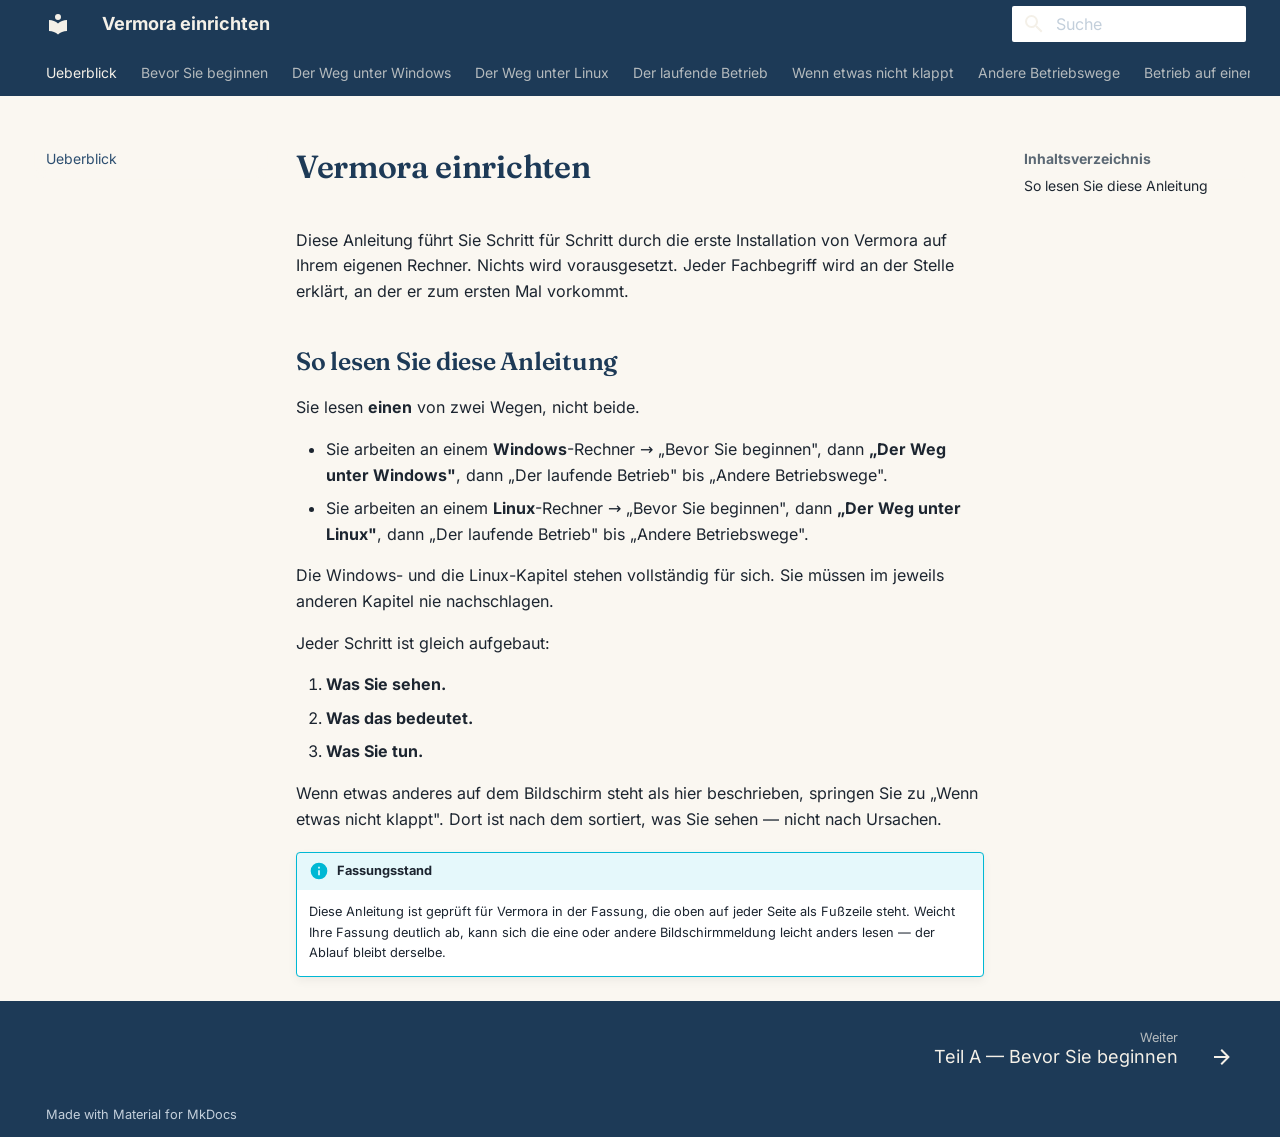
==== anleitung/index.html @ 795e0453 "Website-Stand 2026-10-25 21:17" ====
<!doctype html>
<html lang="de">
<head>
<meta charset="utf-8">
<title>Installationsanleitung</title>
<meta name="viewport" content="width=device-width, initial-scale=1">
<meta http-equiv="refresh" content="0; url=00-ueberblick/">
<link rel="canonical" href="https://vermora.de/anleitung/00-ueberblick/">
</head>
<body>
<p><a href="00-ueberblick/">Weiter zur Installationsanleitung</a></p>
</body>
</html>
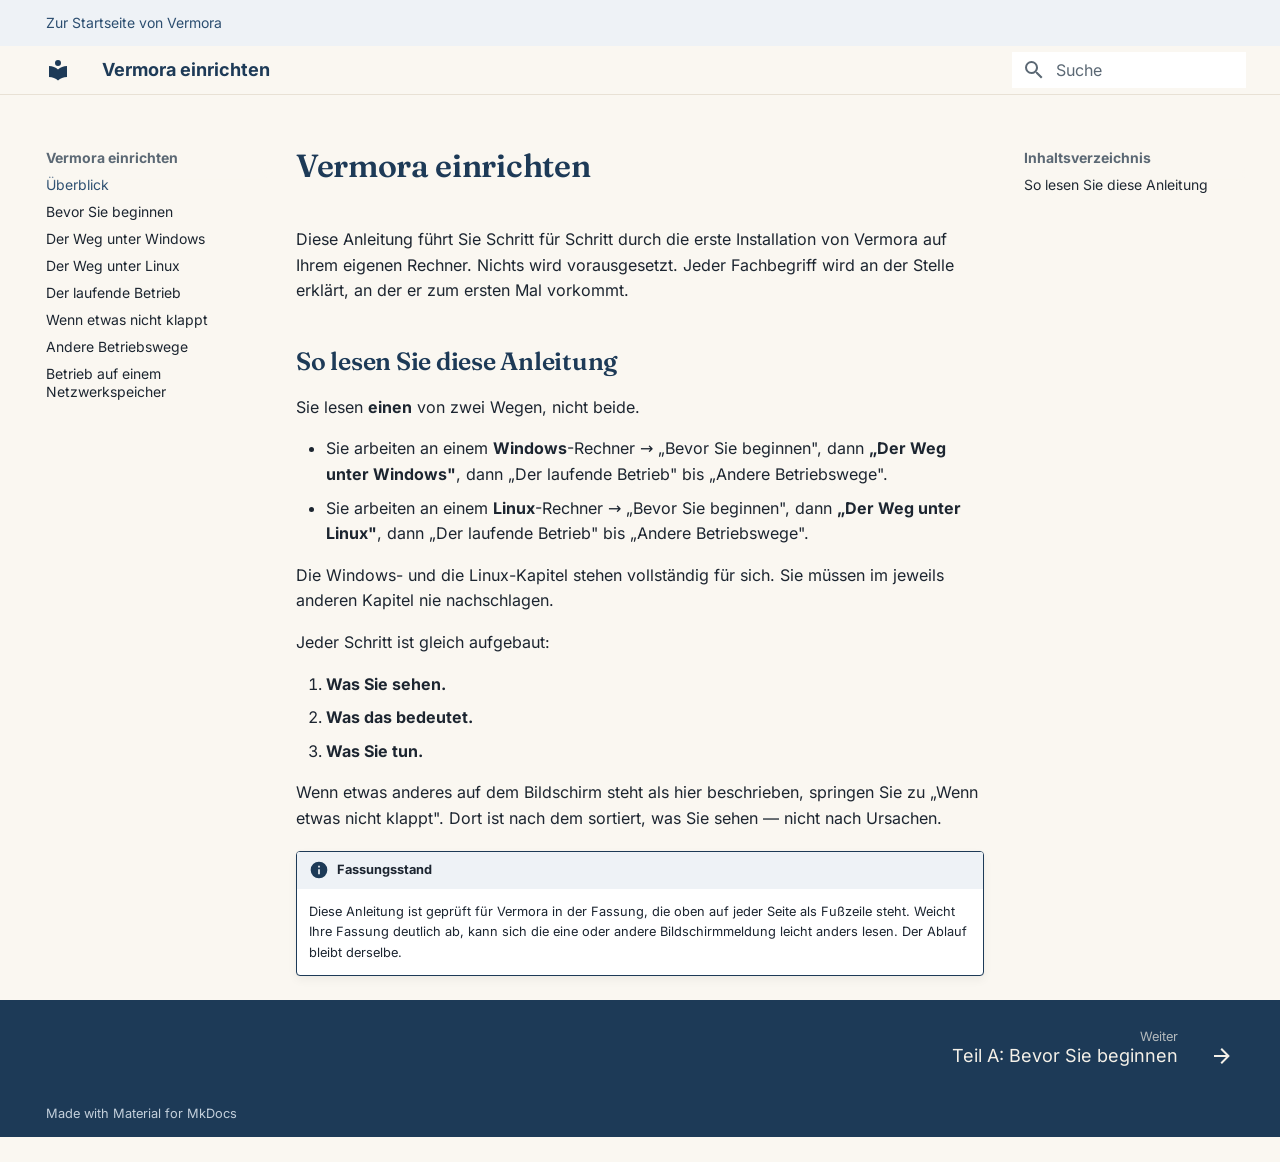
==== commit 4951d5a6: "Website-Stand 2026-11-08 10:53" ====
--- a/anleitung/index.html
+++ b/anleitung/index.html
@@ -2,12 +2,20 @@
 <html lang="de">
 <head>
 <meta charset="utf-8">
-<title>Installationsanleitung</title>
+<title>Installationsanleitung — Vermora</title>
 <meta name="viewport" content="width=device-width, initial-scale=1">
+<meta name="description" content="Installationsanleitung für Vermora: Schritt für Schritt auf Windows, Linux oder einem Netzwerkspeicher einrichten.">
+<link rel="icon" href="/assets/favicon.svg" type="image/svg+xml">
 <meta http-equiv="refresh" content="0; url=00-ueberblick/">
 <link rel="canonical" href="https://vermora.de/anleitung/00-ueberblick/">
+<link rel="stylesheet" href="../assets/tokens.css">
+<link rel="stylesheet" href="../assets/fonts.css">
+<link rel="stylesheet" href="../assets/site.css">
 </head>
-<body>
+<body class="recht-seite">
+<main id="inhalt" tabindex="-1">
+<h1>Installationsanleitung</h1>
 <p><a href="00-ueberblick/">Weiter zur Installationsanleitung</a></p>
+</main>
 </body>
 </html>
--- a/assets/tokens.css
+++ b/assets/tokens.css
@@ -0,0 +1,50 @@
+/* Erzeugt von styleguide_sync.ps1 (Produkt-Repo, Issue #613) -- NICHT VON HAND BEARBEITEN.
+   Aenderung gehoert ins Produkt-Repo: docs/STYLEGUIDE.md Paragraph 2.2 (Farbe), Paragraph 3 (Schrift), Paragraph 4 (Form).
+   Quelle: chgerhard/portfolio docs/STYLEGUIDE.md
+   Digest der Vorlage (SHA-256, zeilenenden-normalisiert): 123bf74ea96906d1c89a7651147a1c3192284cc69af2e8713b98516df33232fb
+
+   WARNUNG (Paragraph 2.2): --vm-ink-light ist NIE Fliesstext -- nur Zierlinie, Trenner,
+   deaktiviertes Symbol. Fliesstext/Beschriftungen laufen auf --vm-ink-soft. */
+
+:root {
+  --vm-anker: #1D3A57;
+  --vm-interaktiv: #2C4E70;
+  --vm-paper: #FAF7F1;
+  --vm-card: #FFFFFF;
+  --vm-line: #E8E1D5;
+  --vm-ink: #1C2530;
+  --vm-ink-soft: #5B6874;
+  --vm-ink-light: #69727C;
+  --vm-accent: #A97C3D;
+  --vm-pos: #3F7A5E;
+  --vm-neg: #A8442E;
+  --vm-tint-kuehl: #EEF2F6;
+  --vm-tint-warm: #F4EDE1;
+  --vm-fond: #1D3A57;
+  --vm-fond-ink: #F4F0E8;
+  --vm-fond-soft: #C3CFDB;
+  --vm-serif: 'Fraunces', Georgia, 'Times New Roman', serif;
+  --vm-sans: 'Inter', system-ui, -apple-system, 'Segoe UI', sans-serif;
+  --vm-radius: 4px;
+}
+
+@media (prefers-color-scheme: dark) {
+  :root {
+    --vm-anker: #B4CFE7;
+    --vm-interaktiv: #8FB6D8;
+    --vm-paper: #10141A;
+    --vm-card: #171C24;
+    --vm-line: #273240;
+    --vm-ink: #E9EDF3;
+    --vm-ink-soft: #9BA8B6;
+    --vm-ink-light: #77869A;
+    --vm-accent: #D6A25E;
+    --vm-pos: #6FBF97;
+    --vm-neg: #DB8168;
+    --vm-tint-kuehl: #131B26;
+    --vm-tint-warm: #1B1914;
+    --vm-fond: #0B1E33;
+    --vm-fond-ink: #EDE9E1;
+    --vm-fond-soft: #9FB2C6;
+  }
+}
--- a/assets/fonts.css
+++ b/assets/fonts.css
@@ -0,0 +1,59 @@
+/* Erzeugt von styleguide_sync.ps1 (Produkt-Repo, Issue #613) -- NICHT VON HAND BEARBEITEN.
+   Aenderung gehoert ins Produkt-Repo: frontend/src/assets/fonts.css.
+   Quelle: chgerhard/portfolio frontend/src/assets/fonts.css */
+/* Issue #610: selbst gehostete Schriften (Inter, Fraunces).
+   Bewusst KEIN <link>/@import auf fonts.googleapis.com in irgendeiner
+   ausgelieferten Datei — kein Fremdladen von Google Fonts (Referrer-/
+   IP-Preisgabe an Google bei jedem Seitenaufruf, Datenschutz-Grundsatz
+   dieses Projekts, s. CLAUDE.md §21). Die WOFF2-Dateien liegen deshalb
+   lokal unter ./fonts/ und werden ueber Vite als Asset gebuendelt.
+
+   Bewusst KEIN @fontsource-npm-Paket: das Prüfdoku-/Starterpaket
+   (docs/pruefdoku/, Auslieferung an externe Pruefstellen bzw. Neuaufsetzer)
+   sieht node_modules nie — ein npm-Font-Paket waere dort unsichtbar und
+   der Font faellt beim Nachbauen des Pakets auf den System-Fallback
+   zurueck. Die WOFF2-Dateien selbst sind Repo-Bestandteil (analog
+   Alembic-Migrationen: generiert, aber versioniert) und ziehen so mit.
+
+   unicode-range-Werte sind woertlich aus der Google Fonts CSS2-API
+   uebernommen (nicht selbst erfunden) — nur die latin/latin-ext-Subsets,
+   die Projekt-UI ist ausschliesslich deutschsprachig (§2 frontend.md).
+
+   Lizenz: beide Familien SIL Open Font License 1.1, Volltexte liegen
+   daneben unter ./fonts/OFL-Inter.txt und ./fonts/OFL-Fraunces.txt. */
+
+@font-face {
+  font-family: "Inter";
+  font-style: normal;
+  font-weight: 100 900;
+  font-display: swap;
+  src: url("./fonts/inter-latin-wght.woff2") format("woff2");
+  unicode-range: U+0000-00FF, U+0131, U+0152-0153, U+02BB-02BC, U+02C6, U+02DA, U+02DC, U+0304, U+0308, U+0329, U+2000-206F, U+20AC, U+2122, U+2191, U+2193, U+2212, U+2215, U+FEFF, U+FFFD;
+}
+
+@font-face {
+  font-family: "Inter";
+  font-style: normal;
+  font-weight: 100 900;
+  font-display: swap;
+  src: url("./fonts/inter-latin-ext-wght.woff2") format("woff2");
+  unicode-range: U+0100-02BA, U+02BD-02C5, U+02C7-02CC, U+02CE-02D7, U+02DD-02FF, U+0304, U+0308, U+0329, U+1D00-1DBF, U+1E00-1E9F, U+1EF2-1EFF, U+2020, U+20A0-20AB, U+20AD-20C0, U+2113, U+2C60-2C7F, U+A720-A7FF;
+}
+
+@font-face {
+  font-family: "Fraunces";
+  font-style: normal;
+  font-weight: 600;
+  font-display: swap;
+  src: url("./fonts/fraunces-600-latin.woff2") format("woff2");
+  unicode-range: U+0000-00FF, U+0131, U+0152-0153, U+02BB-02BC, U+02C6, U+02DA, U+02DC, U+0304, U+0308, U+0329, U+2000-206F, U+20AC, U+2122, U+2191, U+2193, U+2212, U+2215, U+FEFF, U+FFFD;
+}
+
+@font-face {
+  font-family: "Fraunces";
+  font-style: normal;
+  font-weight: 600;
+  font-display: swap;
+  src: url("./fonts/fraunces-600-latin-ext.woff2") format("woff2");
+  unicode-range: U+0100-02BA, U+02BD-02C5, U+02C7-02CC, U+02CE-02D7, U+02DD-02FF, U+0304, U+0308, U+0329, U+1D00-1DBF, U+1E00-1E9F, U+1EF2-1EFF, U+2020, U+20A0-20AB, U+20AD-20C0, U+2113, U+2C60-2C7F, U+A720-A7FF;
+}
--- a/assets/site.css
+++ b/assets/site.css
@@ -0,0 +1,960 @@
+/*
+  Seitenstil vermora.de -- Issue #615.
+
+  KEIN HEXWERT IN DIESER DATEI. Jede Farbe kommt als --vm-*-Variable aus tokens.css, und
+  tokens.css wird aus docs/STYLEGUIDE.md Paragraph 2.2 erzeugt (styleguide_sync.ps1,
+  Issue #613). Ein Hexwert hier waere eine zweite Palette neben dem Styleguide -- genau so
+  ist der Bruch entstanden, den K22 aufloesen musste.
+
+  Dunkelmodus kommt ohne Zutun: tokens.css setzt die Rollen unter
+  @media (prefers-color-scheme: dark) neu, diese Datei nennt nur Rollen.
+
+  Paragraph 2.2: --vm-ink-light ist NIE Fliesstext. Paragraph 2.3: Messing (--vm-accent)
+  ist nie Textfarbe unter 16 px und keine Dekoration neben pos/neg.
+*/
+
+*,
+*::before,
+*::after { box-sizing: border-box; }
+
+html {
+  -webkit-text-size-adjust: 100%;
+  scroll-behavior: smooth;
+  color-scheme: light dark;     /* native Scrollbars und Haekchen folgen dem Thema (WCAG 1.4.11) */
+  scroll-padding-top: 5rem;     /* Anker landen unter dem klebenden Kopf, nicht dahinter (2.4.11) */
+}
+
+@media (prefers-reduced-motion: reduce) {
+  html { scroll-behavior: auto; }
+  * { animation-duration: 0.01ms !important; transition-duration: 0.01ms !important; }
+}
+
+body {
+  margin: 0;
+  background: var(--vm-paper);
+  color: var(--vm-ink);
+  font-family: var(--vm-sans);
+  font-size: 1.0625rem;
+  line-height: 1.65;
+  font-synthesis-weight: none;
+}
+
+/* --- Grundbausteine ----------------------------------------------------- */
+
+.bahn {
+  width: 100%;
+  max-width: 62rem;
+  margin: 0 auto;
+  padding: 0 1.25rem;          /* Seitenrand auf dem Telefon */
+}
+
+section { padding: 3.5rem 0; }
+
+/* --- Kapitel (Issue #1005, Styleguide Paragraph 2.2) ----------------------
+   Vier Kapitel, je ein Grundton: Problem (card), Leistung (kuehl), Vertrauen (warm),
+   Start (Fond). Am Kapitelwechsel traegt der Farbwechsel die Trennung; nur Abschnitte
+   desselben Kapitels bekommen eine Haarlinie. Der Einstieg darueber bleibt auf paper. */
+
+.kap-problem {
+  background: var(--vm-card);
+  border-top: 1px solid var(--vm-line);   /* card gegen paper traegt allein nicht */
+}
+
+.kap-leistung { background: var(--vm-tint-kuehl); }
+.kap-vertrauen { background: var(--vm-tint-warm); }
+
+.kap-leistung + .kap-leistung,
+.kap-vertrauen + .kap-vertrauen { border-top: 1px solid var(--vm-line); }
+
+/* Schlussfond: eigene Textfamilie. Anker, Interaktiv und ink kommen hier nicht vor,
+   Messing ist auf dem Fond nie Textfarbe (Styleguide Paragraph 2.2). */
+.kap-start {
+  background: var(--vm-fond);
+  color: var(--vm-fond-ink);
+}
+
+.kap-start h2,
+.kap-start a,
+.kap-start .schritte strong,
+.kap-start .schritte .nr { color: var(--vm-fond-ink); }
+
+.kap-start .dachzeile { color: var(--vm-fond-soft); }
+
+.kap-start :focus-visible { outline-color: var(--vm-fond-ink); }
+
+.kap-start .knopf {
+  background: var(--vm-fond-ink);
+  color: var(--vm-fond);
+}
+
+.kap-start .schritte li {
+  border-top-color: var(--vm-fond-soft);
+  border-top-color: color-mix(in srgb, var(--vm-fond-soft) 40%, transparent);
+}
+
+/* Eine Karte auf dem Fond ist wieder eine gewoehnliche Flaeche -- innen gelten die
+   gewoehnlichen Rollen. */
+.kap-start .hervorgehoben { color: var(--vm-ink); }
+.kap-start .hervorgehoben a { color: var(--vm-interaktiv); }
+.kap-start .hervorgehoben :focus-visible { outline-color: var(--vm-interaktiv); }
+
+h1, h2, h3, h4 {
+  overflow-wrap: anywhere;      /* lange Woerter ("Datenschutzerklaerung") duerfen bei 320 px umbrechen (1.4.10) */
+  hyphens: auto;
+  font-family: var(--vm-serif);
+  font-weight: 600;
+  line-height: 1.15;
+  color: var(--vm-anker);
+  margin: 0 0 0.75rem;
+  text-wrap: balance;
+}
+
+h1 { font-size: clamp(2rem, 6vw, 3.25rem); }
+h2 { font-size: clamp(1.5rem, 3.6vw, 2.125rem); margin-bottom: 1rem; }
+h3, h4 { font-size: 1.125rem; }
+
+p { margin: 0 0 1rem; }
+
+a {
+  color: var(--vm-interaktiv);
+  text-underline-offset: 0.2em;
+}
+
+a:hover { text-decoration-thickness: 2px; }
+
+:focus-visible {
+  outline: 2px solid var(--vm-interaktiv);
+  outline-offset: 2px;
+  border-radius: var(--vm-radius);
+}
+
+.dachzeile {
+  margin: 0 0 0.5rem;
+  font-size: 0.875rem;          /* Messing erst ab 16 px -- deshalb ink-soft, Par. 2.3 */
+  letter-spacing: 0.1em;
+  text-transform: uppercase;
+  color: var(--vm-ink-soft);
+}
+
+.fliess { max-width: 44rem; }
+
+.merksatz {
+  margin-top: 1.5rem;
+  padding-left: 1rem;
+  border-left: 3px solid var(--vm-accent);
+  font-family: var(--vm-serif);
+  font-size: 1.25rem;           /* ueber 16 px, siehe Par. 2.3 */
+  color: var(--vm-anker);
+}
+
+.fussnote {
+  max-width: 44rem;
+  font-size: 0.9375rem;
+  color: var(--vm-ink-soft);
+}
+
+/* --- Sprungmarke und Kopf ----------------------------------------------- */
+
+.sprung {
+  position: absolute;
+  left: -9999px;
+  top: 0;
+  background: var(--vm-anker);
+  color: var(--vm-paper);
+  padding: 0.75rem 1rem;
+  border-radius: var(--vm-radius);
+  z-index: 10;
+}
+
+.sprung:focus {
+  left: 1rem;
+  top: 1rem;
+  position: fixed;
+}
+
+.kopf {
+  border-bottom: 1px solid var(--vm-line);
+  background: var(--vm-paper);
+  position: sticky;
+  top: 0;
+  z-index: 5;
+}
+
+/* Schmale oder niedrige Fenster (auch 400 % Zoom): der Kopf wuerde den Inhalt verdraengen
+   (WCAG 1.4.10) -- dort scrollt er mit, die Anker brauchen dann kaum Abstand. */
+@media (max-width: 63.99rem), (max-height: 37.5rem) {
+  .kopf { position: static; }
+  html { scroll-padding-top: 1rem; }
+}
+
+main:focus { outline: none; }   /* nur Ziel des Sprunglinks (tabindex -1), kein Bedienelement */
+
+.kopf-innen {
+  display: flex;
+  flex-wrap: wrap;
+  align-items: center;
+  gap: 0.75rem 1.5rem;
+  padding-top: 0.875rem;
+  padding-bottom: 0.875rem;
+}
+
+.marke {
+  font-family: var(--vm-serif);
+  font-size: 1.25rem;
+  font-weight: 600;
+  color: var(--vm-anker);
+  letter-spacing: 0.01em;
+}
+
+/* Markenzeichen: Geometrie kommt beim Bau aus der erzeugten assets/zeichen.svg herein
+   (docs/MARKENZEICHEN.md ist die einzige Quelle). Die Groesse steuert ausschliesslich CSS,
+   nie die Datei; die Farbe kommt ueber `color` -- das SVG traegt `currentColor`. */
+.marke-block {
+  display: inline-flex;
+  align-items: center;
+  gap: 0.55rem;                 /* ~9-10 px bei 24 px Zeichen, MARKENZEICHEN.md */
+  text-decoration: none;
+  color: var(--vm-anker);
+  margin: 0;
+}
+
+.marke-block:hover .marke { text-decoration: underline; }
+
+.zeichen {
+  display: inline-flex;
+  color: var(--vm-anker);
+}
+
+.zeichen svg {
+  width: 1.5rem;
+  height: 1.5rem;
+  display: block;
+}
+
+.fuss .zeichen { color: var(--vm-anker); }
+
+.kopf nav ul {
+  display: flex;
+  flex-wrap: wrap;
+  gap: 0.25rem 1.25rem;
+  list-style: none;
+  margin: 0;
+  padding: 0;
+  font-size: 0.9375rem;
+}
+
+.kopf nav a {
+  color: var(--vm-ink-soft);
+  text-decoration: none;
+  padding: 0.25rem 0;
+  border-bottom: 2px solid transparent;
+  transition: color 150ms ease, border-color 150ms ease;
+}
+
+.kopf nav a:hover,
+.kopf nav a:focus-visible,
+.kopf nav a[aria-current="location"] {
+  color: var(--vm-anker);
+  border-bottom-color: var(--vm-accent);
+}
+
+/* Schmal: Marke eine Zeile, Navigation darunter als eine schiebbare Zeile (Issue #1348).
+   Steht nach den Basisregeln, sonst gewinnt deren flex-wrap bei gleicher Spezifitaet. */
+@media (max-width: 63.99rem), (max-height: 37.5rem) {
+  .kopf nav { flex: 1 1 100%; min-width: 0; }
+  .kopf nav ul { flex-wrap: nowrap; overflow-x: auto; scrollbar-width: none; white-space: nowrap; padding: 0.25rem; }
+  .kopf nav ul::-webkit-scrollbar { display: none; }
+  .kopf nav a { display: inline-block; padding: 0.25rem 0; }
+}
+
+/* Download ist der Weg zum Ziel der Seite: Ankerfarbe, ohne eigene Schaltflaeche (Issue #1348) */
+.kopf nav a.kopf-download { color: var(--vm-anker); font-weight: 600; }
+
+/* --- Einstieg ------------------------------------------------------------ */
+
+.hero { padding: 4rem 0 3.5rem; }
+
+.hero .lead {
+  max-width: 40rem;
+  font-size: 1.1875rem;
+  color: var(--vm-ink);
+}
+
+.hero-wege { margin-top: 1.75rem; }
+
+.knopf {
+  display: inline-block;
+  background: var(--vm-anker);
+  color: var(--vm-paper);
+  padding: 0.75rem 1.5rem;
+  border-radius: var(--vm-radius);
+  text-decoration: none;
+  font-weight: 500;
+  transition: background-color 150ms ease, box-shadow 150ms ease;
+}
+
+.knopf:not(:disabled):hover,
+.knopf:focus-visible {
+  background: var(--vm-interaktiv);
+  box-shadow: inset 0 -3px 0 var(--vm-accent);
+}
+
+/* .knopf als <button> (Kontaktformular, Bildstrecke): Browser-Rahmen und -Schrift weg */
+button.knopf { border: 0; cursor: pointer; font: inherit; font-weight: 500; }
+
+/* Leiser Knopf (Issue #1349): Linie statt Vollton, fuer Nebenwege wie Zurueck/Weiter der Bildstrecke */
+.knopf.knopf-leise {
+  background: transparent;
+  color: var(--vm-anker);
+  border: 1px solid var(--vm-anker);
+  padding: 0.5rem 1rem;
+}
+
+.knopf-leise:not(:disabled):hover { background: var(--vm-tint-kuehl); }
+
+.knopf-leise:disabled {
+  color: var(--vm-ink-light);
+  border-color: var(--vm-line);
+  cursor: default;
+  box-shadow: none;
+}
+
+/* --- Bildstrecke (Issue #1234 D1) -----------------------------------------
+   Ohne Skript stehen alle Bilder untereinander. bildstrecke.js setzt `.aktiv` und zeigt
+   eine Folie nach der anderen, wechselt von selbst (eine Runde, Pause-Knopf) und blendet
+   dabei ueber; mit prefers-reduced-motion ohne beides. Nur Rollen aus tokens.css. */
+
+.bildstrecke {
+  margin-top: 2.5rem;
+  padding: 0;
+}
+
+.bs-folien { display: grid; gap: 2rem; }
+
+.bs-folie { margin: 0; }
+
+.bs-folie[hidden] { display: none; }
+
+/* Mit Skript (.aktiv) liegen alle Folien in einer Gitterzelle uebereinander; die hoechste bestimmt
+   die Hoehe, also springt nichts. Wechsel = kurze Ueberblendung (Issue #1234, Wunsch Christian
+   20.10.2026). Bei prefers-reduced-motion wechselt es sofort, ohne Uebergang. */
+.bildstrecke.aktiv .bs-folien { gap: 0; }
+
+.bildstrecke.aktiv .bs-folie {
+  grid-area: 1 / 1;
+  opacity: 0;
+  visibility: hidden;
+  transition: opacity 280ms ease, visibility 0s linear 280ms;
+}
+
+.bildstrecke.aktiv .bs-folie.ist {
+  opacity: 1;
+  visibility: visible;
+  transition: opacity 280ms ease, visibility 0s;
+}
+
+@media (prefers-reduced-motion: reduce) {
+  .bildstrecke.aktiv .bs-folie,
+  .bildstrecke.aktiv .bs-folie.ist { transition: none; }
+}
+
+/* Scrollmodus (bildstrecke.js setzt .bs-scroll nur bei normaler Bewegung und genug Platz):
+   Die Buehne bleibt unter dem Kopf stehen, solange die Spur (Hoehe setzt das Skript) durchlaufen
+   wird. Das Bild passt sich der Fensterhoehe an, damit Leiste, Bild und Untertitel zusammen
+   sichtbar bleiben. */
+.bs-spur { position: relative; }
+
+.bs-buehne {
+  position: sticky;
+  top: 0.75rem;
+}
+
+@media (min-width: 64rem) and (min-height: 37.5rem) {
+  .bs-buehne { top: 4.75rem; }   /* der Kopf klebt dort oben */
+  .bildstrecke { margin-inline: calc(50% - min(50vw - 1.25rem, 38rem)); }
+}
+
+.bs-gross { display: block; cursor: zoom-in; }
+
+/* Bildstrecke: Bahn bis 76rem breit, Bild fast fensterhoch, Klick oeffnet die Datei in voller Groesse (Issue #1349) */
+.bs-scroll .bs-folie img {
+  width: auto;
+  max-width: 100%;
+  max-height: calc(100svh - 12rem);
+  margin-inline: auto;
+}
+
+.bs-folie img {
+  display: block;
+  width: 100%;
+  height: auto;
+  border: 1px solid var(--vm-line);
+  border-radius: var(--vm-radius);
+  background: var(--vm-card);
+}
+
+.bs-folie figcaption {
+  margin-top: 0.75rem;
+  max-width: 44rem;
+  font-size: 0.9375rem;
+  color: var(--vm-ink-soft);
+}
+
+.bs-hinweis { margin-top: 1rem; margin-bottom: 0; }
+
+/* Kurzvideo (Issue #1234 D2): kein Selbstablauf, eigene Steuerung des Browsers, Text daneben. */
+.bs-video { margin-top: 2rem; }
+
+.bs-video figure { margin: 0; }
+
+.bs-video video {
+  display: block;
+  width: 100%;
+  height: auto;
+  border: 1px solid var(--vm-line);
+  border-radius: var(--vm-radius);
+  background: var(--vm-card);
+}
+
+.bs-video figcaption {
+  margin-top: 0.75rem;
+  max-width: 44rem;
+  font-size: 0.9375rem;
+  color: var(--vm-ink-soft);
+}
+
+.bs-ablauf { margin-top: 0.75rem; max-width: 44rem; font-size: 0.9375rem; }
+
+.bs-ablauf summary { cursor: pointer; padding-block: 0.625rem; }
+
+.bs-ablauf ol { margin: 0.5rem 0 0; padding-left: 1.25rem; }
+
+.bs-leiste {
+  display: flex;
+  flex-wrap: wrap;
+  align-items: center;
+  gap: 0.5rem 1rem;
+  margin-bottom: 0.75rem;
+}
+
+.bs-leiste [hidden] { display: none; }
+
+.bs-leiste .knopf {
+  min-width: 2.75rem;
+  min-height: 2.75rem;
+}
+
+.bs-zaehler {
+  margin: 0;
+  color: var(--vm-ink-soft);
+  font-size: 0.9375rem;
+}
+
+/* --- Karten -------------------------------------------------------------- */
+
+/* start: eine lange Nachbarkarte dehnt die Reihe nicht auf; `gleich` richtet Titelzeilen per Subgrid aus */
+.karten {
+  display: grid;
+  gap: 1rem;
+  margin-top: 1.75rem;
+  align-items: start;
+}
+
+.karten + .fussnote { margin-top: 1.75rem; }
+
+.karte {
+  background: var(--vm-paper);
+  border: 1px solid var(--vm-line);
+  border-radius: var(--vm-radius);
+  padding: 1.25rem;
+}
+
+/* Auf den getoenten Kapiteln hebt sich paper kaum ab -- dort traegt card die Karte,
+   die Kante in line bleibt. */
+.kap-leistung .karte,
+.kap-vertrauen .karte { background: var(--vm-card); }
+
+.karte h3 { margin-bottom: 0.5rem; }
+
+.karte p:last-child { margin-bottom: 0; }
+
+.karte-dach {
+  font-size: 0.875rem;
+  color: var(--vm-ink-soft);
+  margin-bottom: 0.5rem;
+}
+
+.karte.weg ul {
+  margin: 0;
+  padding-left: 1.1em;
+  color: var(--vm-ink-soft);
+  font-size: 0.9375rem;
+}
+
+.karte.weg li { margin-bottom: 0.35rem; }
+
+.weg-nummer {
+  margin: 0 0 0.25rem;
+  font-size: 0.8125rem;
+  letter-spacing: 0.08em;
+  text-transform: uppercase;
+  color: var(--vm-ink-soft);
+}
+
+@media (min-width: 46rem) {
+  .karten.zwei { grid-template-columns: repeat(2, minmax(0, 1fr)); }
+  .karten.drei { grid-template-columns: repeat(3, minmax(0, 1fr)); }
+
+  /* Bleibt in der letzten Reihe eine einzelne Karte uebrig, sieht das nach Versehen aus.
+     `voll` macht daraus einen Abschluss ueber die ganze Breite -- Absicht statt Rest. */
+  .karten .karte.voll { grid-column: 1 / -1; }
+
+  .karten.gleich .karte {
+    display: grid;
+    grid-row: span 2;
+    grid-template-rows: subgrid;
+    row-gap: 0.5rem;
+  }
+
+  .karten.gleich .karte > * { margin-block: 0; }
+}
+
+/* --- Tabelle der Parameter ---------------------------------------------- */
+
+/* Eine Tabelle schrumpft nicht unter ihre schmalste Spaltenbreite -- auf dem Telefon
+   schob sie die ganze Seite nach rechts (gemessen: 392 px Inhalt bei 375 px Fenster).
+   Deshalb bekommt sie einen eigenen Rahmen, der notfalls waagerecht rollt; die Seite
+   selbst bleibt ohne Querlauf. */
+.tabellen-rahmen {
+  overflow-x: auto;
+  margin: 1.75rem 0 1rem;
+}
+
+.parameter {
+  width: 100%;
+  border-collapse: collapse;
+  font-size: 0.9375rem;
+}
+
+.parameter caption {
+  text-align: left;
+  color: var(--vm-ink-soft);
+  font-size: 0.875rem;
+  padding-bottom: 0.5rem;
+}
+
+.parameter th,
+.parameter td {
+  text-align: left;
+  padding: 0.6rem 0.75rem;
+  border-bottom: 1px solid var(--vm-line);
+  vertical-align: top;
+}
+
+.parameter thead th {
+  font-family: var(--vm-sans);
+  font-size: 0.8125rem;
+  letter-spacing: 0.06em;
+  text-transform: uppercase;
+  color: var(--vm-ink-soft);
+  border-bottom: 1px solid var(--vm-ink-light);
+}
+
+.parameter tbody td:first-child { font-weight: 500; }
+
+/* --- Hervorhebung, Grenzen, Schritte ------------------------------------ */
+
+.hervorgehoben {
+  margin-top: 2rem;
+  border: 1px solid var(--vm-line);
+  border-left: 3px solid var(--vm-accent);
+  border-radius: var(--vm-radius);
+  background: var(--vm-card);
+  padding: 1.25rem 1.5rem;
+}
+
+.hervorgehoben h3 { margin-top: 0; }
+
+.hervorgehoben p:last-child { margin-bottom: 0; }
+
+.grenzliste {
+  margin: 1.5rem 0 0;
+  padding: 0;
+  list-style: none;
+  max-width: 48rem;
+}
+
+.grenzliste li {
+  position: relative;
+  padding-left: 1.6rem;
+  margin-bottom: 0.85rem;
+}
+
+.grenzliste li::before {
+  content: "";
+  position: absolute;
+  left: 0;
+  top: 0.62em;
+  width: 0.7rem;
+  height: 2px;
+  background: var(--vm-accent);
+}
+
+.grenzliste strong { color: var(--vm-anker); }
+
+.hinweis {
+  margin-top: 1.75rem;
+  padding: 1rem 1.25rem;
+  border: 1px solid var(--vm-line);
+  border-radius: var(--vm-radius);
+  background: var(--vm-card);
+  color: var(--vm-ink-soft);
+  font-size: 0.9375rem;
+  max-width: 48rem;
+}
+
+.schritte {
+  list-style: none;
+  counter-reset: none;
+  margin: 1.75rem 0 0;
+  padding: 0;
+  display: grid;
+  gap: 0.75rem;
+}
+
+.schritte li {
+  display: grid;
+  grid-template-columns: 2.5rem 1fr;
+  gap: 0.25rem 0.75rem;
+  align-items: baseline;
+  border-top: 1px solid var(--vm-line);
+  padding-top: 0.75rem;
+}
+
+.schritte .nr {
+  font-family: var(--vm-serif);
+  font-size: 1.125rem;
+  color: var(--vm-accent);
+  grid-row: span 2;
+}
+
+.schritte strong {
+  display: block;
+  color: var(--vm-anker);
+}
+
+/* --- Fusszeile ----------------------------------------------------------- */
+
+.fuss {
+  border-top: 1px solid var(--vm-line);
+  background: var(--vm-card);
+  padding: 2.5rem 0 3rem;
+}
+
+.fuss .marke { display: block; margin-bottom: 0.25rem; }
+
+.fuss-leitbild {
+  color: var(--vm-ink-soft);
+  max-width: 40rem;
+}
+
+.fuss .hinweis { margin-top: 1.5rem; }
+
+/* Zielgroesse mindestens 24 px (WCAG 2.5.8) */
+.fuss-nav a, .fuss p > a { display: inline-block; padding-block: 0.25rem; }
+
+.fuss-nav ul {
+  display: flex;
+  flex-wrap: wrap;
+  gap: 0.5rem 1.25rem;
+  list-style: none;
+  margin: 1.25rem 0 0.35rem;
+  padding: 0;
+  font-size: 0.9375rem;
+}
+
+/* --- Abbildungen: schematische Szenen (Issue #947) ------------------------ */
+
+/* Strukturtragende Formen (Karte, Linie, Achse, Balken, Wand) stehen in ink-light: >= 3:1 gegen
+   paper, card und kuehl, hell wie dunkel (WCAG 1.4.11). s-kopf bleibt line -- reine Flaeche,
+   die Karte dahinter hat ihren Rand. */
+
+/* Die Szenen sind von Hand gezeichnete Schemata, keine Ansichten der Anwendung --
+   Screenshots warten auf Issue #881/#518. Farben stehen ausschliesslich hier als Rolle,
+   nie als Hexwert im SVG (Guard `hexwerte`); dadurch tragen sie das dunkle Thema ohne
+   eigene Regel mit. */
+
+.abbildung {
+  margin: 2.25rem 0;
+}
+
+/* Ein Schema skaliert mit der Spaltenbreite (viewBox, Hoehe folgt). Erst unter 20rem
+   Spaltenbreite -- schmaler als jedes uebliche Telefon -- bleibt es stehen und wird seitlich
+   schiebbar (WCAG 1.4.10, Rahmen fokussierbar). Unter 40rem gilt die Regel
+   weiter unten (>= 12 px Beschriftung); die Beschreibung steht zusaetzlich als Text
+   (<desc>, Bildunterschrift). */
+.szene {
+  overflow-x: auto;
+}
+
+.szene svg {
+  display: block;
+  width: 100%;
+  min-width: 20rem;
+  height: auto;
+}
+
+/* Schmal (Issue #1284): Unter 40rem Spaltenbreite bliebe die kleinste Beschriftung (14 px
+   im Schema) unter 7 px. Das Schema behaelt deshalb mindestens 37rem Breite (Massstab
+   ~0,87: 14 px werden >= 12 px) und wird im fokussierbaren Rahmen seitlich schiebbar;
+   die Seite selbst laeuft nicht ueber. */
+/* Schema 1 hat eine schmale Fassung fuers Telefon (Issue #1349); sonst steht nur die breite */
+.szene .szene-schmal { display: none; }
+
+@media (max-width: 40rem) {
+  .szene svg { min-width: 37rem; }
+  .szene .szene-breit { display: none; }
+  .szene .szene-schmal { display: block; min-width: 0; }
+  .karte { padding: 1rem 0.875rem; }
+  .symbolkopf svg { width: 24px; height: 24px; }
+}
+
+
+/* Aufbau (Issue #1005, Styleguide Paragraph 4): Die Teile eines Schemas erscheinen einmal
+   nacheinander, sobald es ins Sichtfeld kommt (szene.js setzt `laeuft`), und bleiben dann
+   stehen. Versteckt wird nur unter html.js und nur ohne Wunsch nach reduzierter Bewegung --
+   ohne Skript, im Druck und bei reduzierter Bewegung steht sofort das fertige Bild.
+   --i ist die Schrittnummer aus dem Markup; 9 Schritte x 450 ms + 500 ms bleiben unter 5 s. */
+@media screen and (prefers-reduced-motion: no-preference) {
+  .js .szene-aufbau .s-schritt { opacity: 0; }
+
+  .js .szene-aufbau.laeuft .s-schritt {
+    animation: s-erscheinen 500ms ease-out both;
+    animation-delay: calc(var(--i) * 450ms);
+  }
+}
+
+@keyframes s-erscheinen {
+  from { opacity: 0; transform: translateY(6px); }
+  to { opacity: 1; transform: none; }
+}
+
+.abbildung figcaption {
+  margin-top: 0.75rem;
+  max-width: 44rem;
+  font-size: 0.9375rem;
+  color: var(--vm-ink-soft);
+}
+
+.s-karte {
+  fill: var(--vm-paper);
+  stroke: var(--vm-ink-light);
+  stroke-width: 1;
+}
+
+.s-kopf { fill: var(--vm-line); }
+.s-feld { fill: var(--vm-card); }
+.s-punkt { fill: var(--vm-ink-light); }
+.s-balken { fill: var(--vm-ink-light); }
+
+.s-linie {
+  fill: none;
+  stroke: var(--vm-ink-light);
+  stroke-width: 2;
+  stroke-linecap: round;
+}
+
+/* Gestrichelte Linie und leere Flaeche tragen denselben Strich -- eine Erklaerung,
+   eine Stelle. */
+.s-gestrichelt,
+.s-leer {
+  stroke: var(--vm-ink-light);
+  stroke-dasharray: 5 6;
+}
+
+.s-leer {
+  fill: none;
+  stroke-width: 1.5;
+}
+
+.s-frage {
+  fill: var(--vm-anker);
+  font-family: var(--vm-serif);
+  font-size: 24px;
+}
+
+.s-fluss {
+  fill: none;
+  stroke: var(--vm-anker);
+  stroke-width: 2;
+  stroke-linecap: round;
+  stroke-linejoin: round;
+}
+
+.s-pfeil { fill: var(--vm-anker); }
+
+.s-achse {
+  fill: none;
+  stroke: var(--vm-ink-light);
+  stroke-width: 2;
+}
+
+.s-kurve {
+  fill: none;
+  stroke: var(--vm-anker);
+  stroke-width: 2.5;
+  stroke-linecap: round;
+  stroke-linejoin: round;
+}
+
+.s-marke { fill: var(--vm-accent); }
+
+/* Symbole (Issue #964): einmal als <symbol> am Seitenanfang, per <use> eingebunden. Der
+   Strich erbt in den Symbolinhalt hinein -- Farbe nur ueber diese Rolle. */
+.s-symbol {
+  fill: none;
+  stroke: var(--vm-anker);
+  stroke-width: 1.75;
+  stroke-linecap: round;
+  stroke-linejoin: round;
+}
+
+.s-posten-alt {
+  fill: var(--vm-card);
+  stroke: var(--vm-anker);
+  stroke-width: 1.5;
+}
+
+.s-wand { fill: var(--vm-ink-light); }
+
+.s-text,
+.s-text-stark,
+.s-text-klein {
+  fill: var(--vm-ink-soft);
+  font-family: var(--vm-sans);
+  font-size: 15px;
+}
+
+.s-text-stark {
+  fill: var(--vm-ink);
+  font-weight: 600;
+}
+
+.s-text-klein { font-size: 14px; }
+
+/* Kartenkopf mit Symbol (Issue #964) */
+.symbolkopf {
+  display: flex;
+  gap: 0.6rem;
+  align-items: center;
+  margin-bottom: 0.5rem;
+}
+
+.symbolkopf svg {
+  width: 28px;
+  height: 28px;
+  flex: none;
+}
+
+.symbolkopf h3,
+.symbolkopf h4 { margin: 0; }
+
+/* Fotos (Issue #964, Styleguide Paragraph 6) */
+.foto { margin: 0 0 2rem; }
+.foto img {
+  display: block;
+  width: 100%;
+  height: auto;
+  border-radius: var(--vm-radius);
+  filter: saturate(0.92) contrast(0.98) brightness(1.02);
+}
+
+/* --- Zwischenueberschrift innerhalb eines Abschnitts --------------------- */
+
+.zwischen {
+  margin-top: 2.25rem;
+  font-family: var(--vm-serif);
+  font-size: 1.25rem;
+  color: var(--vm-anker);
+}
+
+/* --- Pflichtseiten (Issue #616) --------------------------------- */
+
+body.recht-seite { display: flex; flex-direction: column; min-height: 100svh; }
+.recht-seite main { flex: 1 0 auto; }
+
+.recht-seite h2 {
+  font-size: 1.25rem;
+  margin-top: 2rem;
+}
+
+.recht-seite .fliess,
+.recht-seite p,
+.recht-seite ul { max-width: 44rem; }
+
+.recht-seite ul { padding-left: 1.2em; }
+
+.recht-seite li { margin-bottom: 0.4rem; }
+
+.fuss .fussnote { margin-top: 1rem; margin-bottom: 0; }
+
+/* --- Kontaktformular, Download, Geschenk (Issue #1234) ------------------- */
+
+.kontakt { text-align: left; }
+.kontakt label { display: block; font-weight: 500; margin-bottom: 0.35rem; }
+.kontakt .kontakt-wahl label { display: inline; font-weight: 400; }
+.kontakt .kontakt-wahl input { width: 1.5rem; height: 1.5rem; vertical-align: middle; margin: 0 0.35rem 0 0; }  /* 2.5.8 */
+.kontakt-hinweis { display: block; margin-top: 0.35rem; font-size: 0.9375rem; color: var(--vm-ink-soft); }
+.kontakt textarea,
+.kontakt input[type="email"],
+.kontakt input[type="text"] {
+  display: block;
+  width: 100%;
+  box-sizing: border-box;
+  font: inherit;
+  color: var(--vm-ink);
+  background: var(--vm-paper);
+  border: 1px solid var(--vm-ink-soft);
+  border-radius: var(--vm-radius);
+  padding: 0.6rem 0.75rem;
+}
+.kontakt textarea:focus-visible,
+.kontakt input:focus-visible { outline: 2px solid var(--vm-interaktiv); outline-offset: 2px; }
+.kontakt-koeder { position: absolute; left: -10000px; width: 1px; height: 1px; overflow: hidden; }
+/* Nur fuer Vorleseprogramme, z. B. "(oeffnet in neuem Fenster)" an Links mit target=_blank
+   oder die Ansage der Bildstrecke. */
+.sr-hinweis {
+  position: absolute; width: 1px; height: 1px; margin: -1px; padding: 0;
+  overflow: hidden; clip: rect(0 0 0 0); white-space: nowrap; border: 0;
+}
+.kontakt-github { margin-top: 1.5rem; }
+
+details.download { margin: 1.5rem 0 0; max-width: 44rem; }
+details.download summary {
+  cursor: pointer;
+  font-weight: 500;
+  padding: 0.5rem 0;
+  list-style-position: inside;
+}
+details.download summary:focus-visible { outline: 2px solid var(--vm-fond-ink); outline-offset: 2px; }
+details.download[open] summary { margin-bottom: 0.5rem; }
+
+aside.geschenk {
+  margin-top: 2.5rem;
+  padding-top: 1.25rem;
+  border-top: 1px solid var(--vm-line);
+  border-top-color: color-mix(in srgb, var(--vm-fond-soft) 40%, transparent);
+  max-width: 44rem;
+  font-size: 0.9375rem;
+  color: var(--vm-fond-soft);
+}
+aside.geschenk h3 { font-size: 1rem; color: var(--vm-fond-ink); }
+aside.geschenk a { color: var(--vm-fond-ink); }
+aside.geschenk ul { margin: 0 0 1rem; padding-left: 1.25rem; }
+aside.geschenk img { display: block; margin-top: 0.5rem; background: var(--vm-card); }
+.kap-start aside.geschenk .fussnote { color: var(--vm-fond-soft); }
+
+/* Fehlerseite des Formulars: ist ein Grund per Anker gewaehlt, nur diesen zeigen (ohne :has
+   zeigt ein aelterer Browser alle Gruende -- auch richtig). Issue #1234, WCAG 3.3.1/3.3.3. */
+.grund { margin-top: 1.5rem; }
+main:has(.grund:target) .grund:not(:target) { display: none; }
